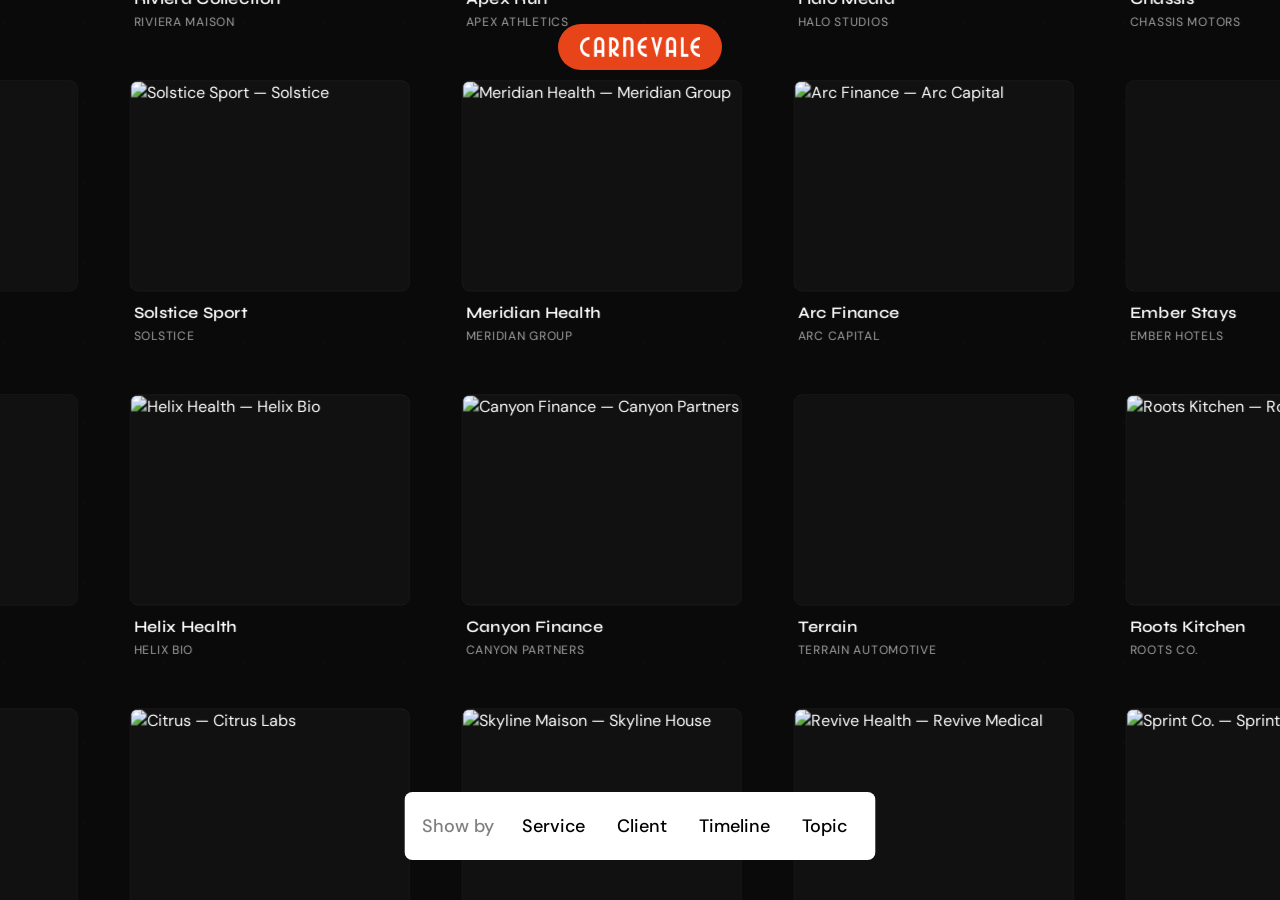
==== index.html @ 9f84e5b5 "Initial commit — Carnevale portfolio website Co-Authored-By: Claude Sonnet 4.6 <noreply@anthropic.co" ====
<!DOCTYPE html>
<html lang="en">
<head>
  <meta charset="UTF-8" />
  <meta name="viewport" content="width=device-width, initial-scale=1.0" />
  <meta name="description" content="Carnevale — Design &amp; Development Agency" />
  <title>Carnevale</title>
  <link rel="icon" type="image/png" href="favicon.png" />

  <!-- Set page state before first paint: theme + transition starting class -->
  <script>
    if (localStorage.getItem('theme') === 'light') {
      document.documentElement.dataset.theme = 'light';
    }
    if (localStorage.getItem('less-motion') === 'on') {
      document.documentElement.classList.add('is-less-motion');
    }
    document.documentElement.classList.add('is-entering');
  </script>

  <!-- Fonts -->
  <link rel="preconnect" href="https://fonts.googleapis.com" />
  <link rel="preconnect" href="https://fonts.gstatic.com" crossorigin />
  <link
    href="https://fonts.googleapis.com/css2?family=Syne:wght@400;600;700;800&family=DM+Sans:wght@300;400;500&display=swap"
    rel="stylesheet"
  />

  <!-- GSAP (CDN) -->
  <script src="https://cdnjs.cloudflare.com/ajax/libs/gsap/3.12.5/gsap.min.js"></script>

  <!-- Fuse.js fuzzy search (CDN) -->
  <script src="https://cdnjs.cloudflare.com/ajax/libs/fuse.js/7.0.0/fuse.min.js"></script>

  <!-- Styles -->
  <link rel="stylesheet" href="css/reset.css" />
  <link rel="stylesheet" href="css/tokens.css" />
  <link rel="stylesheet" href="css/layout.css" />
  <link rel="stylesheet" href="css/card.css" />
  <link rel="stylesheet" href="css/overlay.css" />
  <link rel="stylesheet" href="css/nav.css" />
  <link rel="stylesheet" href="css/filter-bar.css" />
</head>
<body>

  <!-- ════════════════════════════════════════════════════════════
       Viewport + Canvas
  ═════════════════════════════════════════════════════════════ -->
  <div id="viewport" class="viewport">
    <div id="canvas" class="canvas"></div>
  </div>

  <!-- ════════════════════════════════════════════════════════════
       Filter Bar (slides in at zoom threshold)
  ═════════════════════════════════════════════════════════════ -->
  <div id="filter-bar" role="toolbar" aria-label="Filter by industry"></div>

  <!-- ════════════════════════════════════════════════════════════
       Navigation — C Logo + Full-Screen Menu
  ═════════════════════════════════════════════════════════════ -->
  <!-- Intro wordmark — visible on load, transitions to C logo after 5s -->
  <div id="nav-logo-intro" aria-hidden="true">
    <img src="logo-white.png" alt="Carnevale" />
  </div>

  <button
    id="nav-logo"
    aria-label="Open navigation"
    aria-expanded="false"
  >
    <img src="favicon.png" alt="Carnevale" aria-hidden="true" />
    <svg class="nav-logo__close" viewBox="0 0 20 20" fill="none" stroke="currentColor" stroke-width="2" aria-hidden="true">
      <line x1="5" y1="5" x2="15" y2="15" stroke-linecap="round"/>
      <line x1="15" y1="5" x2="5" y2="15" stroke-linecap="round"/>
    </svg>
  </button>

  <nav id="nav-menu" aria-label="Site navigation">
    <div class="nav__prompt">
      <p class="nav__prompt-text">What would you like to build?</p>
      <div class="nav__prompt-input-row">
        <input
          type="text"
          id="nav-prompt-input"
          class="nav__prompt-input"
          autocomplete="off"
          spellcheck="false"
          aria-label="Search by industry"
          placeholder="Type an industry…"
        />
        <button id="nav-prompt-mic" type="button" class="nav__prompt-mic" aria-label="Voice input">
          <svg viewBox="0 0 20 20" fill="none" aria-hidden="true">
            <rect x="7" y="1" width="6" height="10" rx="3" stroke="currentColor" stroke-width="1.5"/>
            <path d="M4,10 Q10,16 16,10" stroke="currentColor" stroke-width="1.5" stroke-linecap="round"/>
            <line x1="10" y1="16" x2="10" y2="19" stroke="currentColor" stroke-width="1.5" stroke-linecap="round"/>
            <line x1="7" y1="19" x2="13" y2="19" stroke="currentColor" stroke-width="1.5" stroke-linecap="round"/>
          </svg>
        </button>
        <div id="nav-prompt-autocomplete" class="nav__prompt-autocomplete" role="listbox"></div>
      </div>
    </div>

    <ul class="nav__items">
      <li><a class="nav__item" href="#">Work</a></li>
      <li><a class="nav__item" href="#">Studio</a></li>
      <li><a class="nav__item" href="#">Services</a></li>
      <li><a class="nav__item" href="contact.html">Contact</a></li>
    </ul>

    <div class="nav__footer">
      <div class="nav__footer-links">
        <a class="nav__footer-link" href="#">Instagram</a>
        <a class="nav__footer-link" href="#">LinkedIn</a>
        <a class="nav__footer-link" href="#">&copy; 2024 Carnevale</a>
      </div>
      <div class="nav__footer-controls">
        <button class="theme-toggle" id="theme-toggle" aria-label="Toggle colour scheme">
          <span class="theme-toggle__track">
            <span class="theme-toggle__thumb"></span>
          </span>
          <span class="theme-toggle__label">Dark Mode</span>
        </button>
        <label class="less-motion-toggle" for="less-motion-checkbox">
          <input type="checkbox" id="less-motion-checkbox" class="less-motion-toggle__input" />
          <span class="less-motion-toggle__box"></span>
          <span class="less-motion-toggle__label">Less Motion</span>
        </label>
      </div>
    </div>
  </nav>

  <!-- ════════════════════════════════════════════════════════════
       Intro Overlay
  ═════════════════════════════════════════════════════════════ -->
  <div id="overlay-scrim" aria-hidden="true"></div>

  <div
    id="overlay"
    role="dialog"
    aria-modal="true"
    aria-labelledby="overlay-headline"
  >
    <p class="overlay__text" id="overlay-headline">
      What would you like to build?
    </p>

    <div class="overlay__input-row">
      <input
        type="text"
        id="overlay-input"
        class="overlay__input"
        autocomplete="off"
        spellcheck="false"
        aria-label="Search by industry"
        aria-autocomplete="list"
        aria-controls="overlay-autocomplete"
      />
      <div id="overlay-placeholder" class="overlay__placeholder" aria-hidden="true"></div>
      <div
        id="overlay-autocomplete"
        class="overlay__autocomplete"
        role="listbox"
        aria-label="Industry suggestions"
      ></div>
    </div>

    <button id="overlay-mic" type="button" aria-label="Voice input">
      <svg viewBox="0 0 20 20" fill="none" aria-hidden="true">
        <rect x="7" y="1" width="6" height="10" rx="3" stroke="currentColor" stroke-width="1.5"/>
        <path d="M4,10 Q10,16 16,10" stroke="currentColor" stroke-width="1.5" stroke-linecap="round"/>
        <line x1="10" y1="16" x2="10" y2="19" stroke="currentColor" stroke-width="1.5" stroke-linecap="round"/>
        <line x1="7" y1="19" x2="13" y2="19" stroke="currentColor" stroke-width="1.5" stroke-linecap="round"/>
      </svg>
    </button>

    <button class="overlay__dismiss" id="overlay-dismiss" type="button" aria-label="Close">
      <svg viewBox="0 0 20 20" fill="none" stroke="currentColor" stroke-width="2" aria-hidden="true">
        <line x1="5" y1="5" x2="15" y2="15" stroke-linecap="round"/>
        <line x1="15" y1="5" x2="5" y2="15" stroke-linecap="round"/>
      </svg>
    </button>
  </div>

  <!-- ════════════════════════════════════════════════════════════
       Module entry point
  ═════════════════════════════════════════════════════════════ -->
  <script type="module" src="js/main.js"></script>

</body>
</html>
---- css/tokens.css ----
:root {
  /* Colors */
  --c-bg:         #0a0a0a;
  --c-surface:    #111111;
  --c-border:     #1f1f1f;
  --c-text:       #ffffff;
  --c-text-muted: rgba(255, 255, 255, 0.62);
  --c-overlay-bg: rgba(10, 10, 10, 0.72);
  --c-accent:     #e8e0d0;

  /* Typography */
  --font-display: 'Syne', sans-serif;
  --font-body:    'DM Sans', sans-serif;

  --text-hero: clamp(2.5rem, 5vw, 4.5rem);
  --text-3xl:  3rem;
  --text-2xl:  2rem;
  --text-xl:   1.5rem;
  --text-lg:   1.25rem;
  --text-base: 1rem;
  --text-sm:   0.875rem;
  --text-xs:   0.75rem;

  /* Spacing */
  --space-1:  4px;
  --space-2:  8px;
  --space-3:  12px;
  --space-4:  16px;
  --space-6:  24px;
  --space-8:  32px;
  --space-12: 48px;
  --space-16: 64px;

  /* Easing */
  --ease-smooth: cubic-bezier(0.25, 0.46, 0.45, 0.94);
  --ease-out:    cubic-bezier(0.0, 0.0, 0.2, 1.0);
  --ease-spring: cubic-bezier(0.34, 1.56, 0.64, 1.0);

  /* Durations */
  --dur-fast: 180ms;
  --dur-base: 340ms;
  --dur-slow: 600ms;

  /* Canvas */
  --canvas-width:   8000px;
  --canvas-height:  7000px;
  --initial-scale:  1.0;
  --zoom-threshold: 0.9;

  /* Radii */
  --radius-sm: 4px;
  --radius-md: 8px;
  --radius-lg: 16px;
}

/* Page transition — class set by inline <script> before first paint.
   Keeps the page invisible until enterPage() in transition.js takes over. */
html.is-entering body {
  opacity: 0;
  filter: blur(18px);
}

@media (max-width: 768px) {
  :root {
    --initial-scale: 1.0;
  }
}

/* ── Light mode overrides ──────────────────────────────────────── */
[data-theme="light"] {
  --c-bg:         #f0ede8;
  --c-surface:    #e5e1db;
  --c-border:     #cac5bc;
  --c-text:       #000000;
  --c-text-muted: #6b6a68;
  --c-overlay-bg: rgba(240, 237, 232, 0.88);
  --c-accent:     #1a1a1a;
}
---- css/layout.css ----
html, body {
  width: 100%;
  height: 100%;
  overflow: hidden;
  background: var(--c-bg);
  color: var(--c-text);
  font-family: var(--font-body);
  font-size: var(--text-base);
}

/* Main viewport — fixed, clips canvas */
.viewport {
  position: fixed;
  inset: 0;
  overflow: hidden;
  cursor: grab;
  user-select: none;
  -webkit-user-select: none;
  touch-action: none;
}

.viewport.is-dragging {
  cursor: grabbing;
}

/* Canvas — absolute, sized and positioned by JS */
.canvas {
  position: absolute;
  transform-origin: 0 0;
  will-change: transform;
}

/* Service mode: hide dot grid (sub-pixel at zoom ~0.1) which was the expensive
   rasterisation source. Keep will-change:transform so drag stays GPU-composited. */
.canvas.mode-service::before {
  display: none;
}

/* Faint dot grid to hint the canvas */
.canvas::before {
  content: '';
  position: absolute;
  inset: 0;
  background-image: radial-gradient(circle, var(--c-border) 1px, transparent 1px);
  background-size: 80px 80px;
  opacity: 0.4;
  pointer-events: none;
}
---- css/card.css ----
/* Project card — positioned absolutely on the canvas */
.card {
  position: absolute;
  user-select: none;
  -webkit-user-select: none;
  cursor: pointer;
  padding: 10px;
}

.card__image {
  -webkit-user-drag: none;
  user-drag: none;
}

.card__image-wrap {
  position: relative;
  width: 100%;
  display: block;
  border-radius: var(--radius-md);
  overflow: hidden;
  background: var(--c-surface);
  border: 1px solid var(--c-border);
}

.card__image {
  width: 100%;
  height: auto;
  display: block;
  aspect-ratio: 4 / 3;
  object-fit: cover;
  background: var(--c-surface);
}

/* Video cards — same dimensions as img cards */
.card__image[autoplay],
video.card__image {
  width: 100%;
  height: auto;
  aspect-ratio: 4 / 3;
  object-fit: cover;
  display: block;
}

/* Label — sits below the card image */
.card__label {
  padding: var(--space-3) var(--space-1) 0;
}

.card__title {
  font-family: var(--font-display);
  font-size: 16px;
  font-weight: 600;
  color: var(--c-text);
  letter-spacing: 0.02em;
  line-height: 1.3;
  margin-bottom: var(--space-1);
}

.card__meta {
  font-family: var(--font-body);
  font-size: 12px;
  color: var(--c-text-muted);
  letter-spacing: 0.06em;
  text-transform: uppercase;
}


/* Year title card — inline card-sized slot in timeline view */
.canvas-year-card {
  position: absolute;
  display: flex;
  align-items: center;
  justify-content: center;
  background: #e8441a;
  border-radius: var(--radius-md);
  font-family: var(--font-display);
  font-size: 52px;
  font-weight: 700;
  color: #ffffff;
  letter-spacing: -0.02em;
  line-height: 1;
  pointer-events: none;
  user-select: none;
}

/* Section headers — absolutely positioned on canvas */
.canvas-header {
  position: absolute;
  pointer-events: none;
  user-select: none;
}

.canvas-header--year {
  font-family: var(--font-display);
  font-size: 52px;
  font-weight: 700;
  color: #000000;
  line-height: 1;
  letter-spacing: -0.02em;
}

.canvas-header--client {
  font-family: var(--font-display);
  font-size: 32px;
  font-weight: 600;
  color: rgba(255, 255, 255, 0.55);
  letter-spacing: -0.01em;
  line-height: 1;
}

[data-theme="light"] .canvas-header--client {
  color: rgba(0, 0, 0, 0.55);
}

/* Service hub node — plain text label centered on hub point */
.canvas-hub {
  position: absolute;
  pointer-events: none;
  user-select: none;
  font-family: var(--font-display);
  font-size: 22px;
  font-weight: 700;
  letter-spacing: 0.01em;
  line-height: 1;
  white-space: nowrap;
  color: var(--c-text);
  transform: translate(-50%, -50%);
}
---- css/overlay.css ----
/* Intro overlay — full-width bottom bar */
#overlay {
  position: fixed;
  bottom: 0;
  left: 0;
  right: 0;
  z-index: 300;
  background: #0A0A0A;
  padding: calc(var(--space-6) + 10px) var(--space-8) calc(var(--space-6) + 10px);

  /* Prompt + input on one line, X button at far right */
  display: flex;
  flex-wrap: wrap;
  align-items: center;
  justify-content: flex-start;
  gap: var(--space-3) 0.35em;

  /* Initial hidden state — GSAP will animate in */
  opacity: 0;
}

/* Gradient ribbon that fades the top edge into the page */
#overlay::before {
  content: '';
  position: absolute;
  bottom: 100%;
  left: 0;
  right: 0;
  height: 50px;
  background: linear-gradient(to bottom, transparent, #0A0A0A);
  pointer-events: none;
}

.overlay__text {
  font-family: var(--font-display);
  font-size: 28px;
  font-weight: 400;
  color: #f0ede8;
  line-height: 1.4;
  flex: 0 1 auto;
}

/* Input row */
.overlay__input-row {
  position: relative;
  flex: 1 1 260px;
}

.overlay__input {
  width: 100%;
  padding: 0;
  background: none;
  border: none;
  border-radius: 0;
  color: #f0ede8;
  font-family: var(--font-display);
  font-size: 28px;
  font-weight: 400;
  text-align: left;
}

.overlay__input::placeholder {
  color: rgba(240, 237, 232, 0.38);
}

/* Animated typewriter placeholder */
.overlay__placeholder {
  position: absolute;
  inset: 0;
  pointer-events: none;
  font-family: var(--font-display);
  font-size: 28px;
  font-weight: 400;
  color: rgba(240, 237, 232, 0.38);
  white-space: nowrap;
  overflow: hidden;
  display: flex;
  align-items: center;
}

.overlay__placeholder::after {
  content: '';
  display: inline-block;
  width: 2px;
  height: 0.85em;
  background: rgba(240, 237, 232, 0.38);
  margin-left: 2px;
  vertical-align: middle;
  animation: tw-cursor 0.7s step-start infinite;
}

@keyframes tw-cursor {
  50% { opacity: 0; }
}

/* Autocomplete dropdown — opens upward since bar is at the bottom */
.overlay__autocomplete {
  position: absolute;
  bottom: calc(100% + var(--space-1));
  top: auto;
  left: 0;
  right: 0;
  background: #ffffff;
  border: 1px solid rgba(0, 0, 0, 0.12);
  border-radius: var(--radius-md);
  overflow: hidden;
  z-index: 10;
  display: none;
  box-shadow: 0 4px 16px rgba(0, 0, 0, 0.1);
}

.overlay__autocomplete.is-open {
  display: block;
}

.overlay__suggestion {
  width: 100%;
  text-align: left;
  padding: var(--space-3) var(--space-4);
  font-family: var(--font-display);
  font-size: 24px;
  font-weight: 400;
  color: #0a0a0a;
  cursor: pointer;
  transition: background var(--dur-fast) var(--ease-smooth);
}

.overlay__suggestion:hover,
.overlay__suggestion.is-active {
  background: rgba(0, 0, 0, 0.05);
}

.overlay__suggestion mark {
  background: none;
  color: #0a0a0a;
  font-weight: 600;
}

/* ── Mic button ────────────────────────────────────────────── */
#overlay-mic {
  flex: 0 0 auto;
  position: relative; /* anchor for pulse ring */
  display: flex;
  align-items: center;
  justify-content: center;
  width: 36px;
  height: 36px;
  border: none;
  background: none;
  border-radius: 50%;
  color: rgba(240, 237, 232, 0.4);
  cursor: pointer;
  transition:
    color       var(--dur-fast) var(--ease-smooth),
    background  var(--dur-fast) var(--ease-smooth);
}

#overlay-mic:hover {
  color: #f0ede8;
  background: rgba(240, 237, 232, 0.08);
}

#overlay-mic svg {
  width: 18px;
  height: 18px;
  flex-shrink: 0;
}

/* Speaking: brighten slightly */
#overlay-mic.is-speaking {
  color: rgba(240, 237, 232, 0.7);
}

/* Listening: full brightness + pulsing ring */
#overlay-mic.is-listening {
  color: #f0ede8;
  background: rgba(240, 237, 232, 0.1);
}

#overlay-mic.is-listening::before {
  content: '';
  position: absolute;
  inset: -5px;
  border-radius: 50%;
  border: 1.5px solid rgba(240, 237, 232, 0.55);
  animation: mic-pulse 1.15s ease-out infinite;
}

@keyframes mic-pulse {
  0%   { transform: scale(1);   opacity: 1; }
  100% { transform: scale(1.75); opacity: 0; }
}

/* Light mode */
[data-theme="light"] #overlay-mic {
  color: rgba(0, 0, 0, 0.4);
}

[data-theme="light"] #overlay-mic:hover {
  color: #0a0a0a;
  background: rgba(0, 0, 0, 0.06);
}

[data-theme="light"] #overlay-mic.is-speaking {
  color: rgba(0, 0, 0, 0.7);
}

[data-theme="light"] #overlay-mic.is-listening {
  color: #0a0a0a;
  background: rgba(0, 0, 0, 0.07);
}

[data-theme="light"] #overlay-mic.is-listening::before {
  border-color: rgba(0, 0, 0, 0.45);
}

/* X close button — pushed to far right */
.overlay__dismiss {
  flex: 0 0 auto;
  margin-left: auto;
  display: flex;
  align-items: center;
  justify-content: center;
  width: 36px;
  height: 36px;
  border: none;
  background: none;
  border-radius: 50%;
  color: rgba(240, 237, 232, 0.4);
  cursor: pointer;
  transition:
    color var(--dur-fast) var(--ease-smooth),
    background var(--dur-fast) var(--ease-smooth);
}

.overlay__dismiss:hover {
  color: #f0ede8;
  background: rgba(240, 237, 232, 0.08);
}

/* ── Light mode overrides ─────────────────────────────────── */
[data-theme="light"] #overlay {
  background: #F2EDE9;
}

[data-theme="light"] #overlay::before {
  background: linear-gradient(to bottom, transparent, #F2EDE9);
}

[data-theme="light"] .overlay__text {
  color: #0a0a0a;
}

[data-theme="light"] .overlay__input {
  color: #0a0a0a;
}

[data-theme="light"] .overlay__input::placeholder {
  color: rgba(0, 0, 0, 0.38);
}

[data-theme="light"] .overlay__placeholder {
  color: rgba(0, 0, 0, 0.38);
}

[data-theme="light"] .overlay__placeholder::after {
  background: rgba(0, 0, 0, 0.38);
}

[data-theme="light"] .overlay__dismiss {
  color: rgba(0, 0, 0, 0.4);
}

[data-theme="light"] .overlay__dismiss:hover {
  color: #0a0a0a;
  background: rgba(0, 0, 0, 0.06);
}

.overlay__dismiss svg {
  width: 20px;
  height: 20px;
  flex-shrink: 0;
}

/* Scrim — hidden; overlay is now a self-contained card */
#overlay-scrim {
  display: none;
}
---- css/nav.css ----
/* Intro wordmark pill — shown on load, fades out after 5s */
#nav-logo-intro {
  position: fixed;
  top: var(--space-6);
  left: 50%;
  transform: translateX(-50%);
  z-index: 401;
  background: #e8441a;
  border-radius: 999px;
  padding: 13px 22px;
  display: flex;
  align-items: center;
  cursor: pointer;
}

#nav-logo-intro img {
  height: 20px;
  width: auto;
  display: block;
}

/* C Logo button — top center */
#nav-logo {
  position: fixed;
  top: var(--space-6);
  left: 50%;
  transform: translateX(-50%);
  z-index: 400;
  width: 48px;
  height: 48px;
  padding: 0;
  border: none;
  border-radius: 50%;
  overflow: hidden;
  background: none;
  cursor: pointer;
  /* Hidden until intro fades out */
  opacity: 0;
  transition:
    background var(--dur-base) var(--ease-smooth),
    opacity var(--dur-base) var(--ease-smooth);
}

#nav-logo:hover {
  opacity: 0.85;
}

#nav-logo img {
  width: 100%;
  height: 100%;
  object-fit: cover;
  display: block;
  transition: opacity var(--dur-base) var(--ease-smooth);
}

/* X icon — hidden by default, absolutely fills the button */
.nav-logo__close {
  position: absolute;
  inset: 0;
  width: 100%;
  height: 100%;
  padding: 13px;
  color: #ffffff;
  opacity: 0;
  transition: opacity var(--dur-base) var(--ease-smooth);
}

/* Open state — red circle + white X */
#nav-logo[aria-expanded="true"] {
  background: #d93025;
}

#nav-logo[aria-expanded="true"] img {
  opacity: 0;
}

#nav-logo[aria-expanded="true"] .nav-logo__close {
  opacity: 1;
}

/* Full-screen nav menu */
#nav-menu {
  position: fixed;
  inset: 0;
  z-index: 350;
  display: flex;
  flex-direction: column;
  justify-content: center;
  align-items: center;
  padding: var(--space-16) var(--space-12);
  background: var(--c-bg);
  clip-path: inset(0 0 100% 0);
  pointer-events: none;
}

#nav-menu.is-open {
  pointer-events: auto;
}

.nav__items {
  display: flex;
  flex-direction: column;
  align-items: center;
  gap: var(--space-4);
  margin-bottom: var(--space-16);
}

.nav__item {
  font-family: var(--font-display);
  font-size: clamp(2rem, 4vw, 3.6rem);
  font-weight: 700;
  color: var(--c-text);
  letter-spacing: -0.02em;
  line-height: 1.1;
  cursor: pointer;
  opacity: 0;
  transform: translateY(20px);
  transition: color var(--dur-fast) var(--ease-smooth);
}

.nav__item:hover {
  color: var(--c-text-muted);
}

.nav__footer {
  display: flex;
  flex-direction: column;
  align-items: center;
  gap: var(--space-4);
  opacity: 0;
}

.nav__footer-links {
  display: flex;
  align-items: center;
  gap: var(--space-6);
}

.nav__footer-controls {
  display: flex;
  align-items: center;
  gap: var(--space-6);
}

.nav__footer-link {
  font-family: var(--font-body);
  font-size: var(--text-sm);
  color: var(--c-text-muted);
  letter-spacing: 0.08em;
  text-transform: uppercase;
  transition: color var(--dur-fast) var(--ease-smooth);
}

.nav__footer-link:hover {
  color: var(--c-text);
}

/* Theme toggle pill */
.theme-toggle {
  display: inline-flex;
  align-items: center;
  gap: var(--space-3);
  background: none;
  border: none;
  padding: 0;
  cursor: pointer;
  color: var(--c-text-muted);
  font-family: var(--font-body);
  font-size: var(--text-sm);
  letter-spacing: 0.08em;
  text-transform: uppercase;
  transition: color var(--dur-fast) var(--ease-smooth);
}

.theme-toggle:hover {
  color: var(--c-text);
}

.theme-toggle__track {
  position: relative;
  width: 36px;
  height: 20px;
  border-radius: 999px;
  border: 1px solid currentColor;
  flex-shrink: 0;
}

.theme-toggle__thumb {
  position: absolute;
  top: 2px;
  left: 2px;
  width: 14px;
  height: 14px;
  border-radius: 50%;
  background: currentColor;
  transition: transform var(--dur-base) var(--ease-smooth);
}

[data-theme="light"] .theme-toggle__thumb {
  transform: translateX(16px);
}

/* ── Less Motion checkbox ────────────────────────────────────────── */
.less-motion-toggle {
  display: inline-flex;
  align-items: center;
  gap: var(--space-3);
  cursor: pointer;
  color: var(--c-text-muted);
  font-family: var(--font-body);
  font-size: var(--text-sm);
  letter-spacing: 0.08em;
  text-transform: uppercase;
  transition: color var(--dur-fast) var(--ease-smooth);
}

.less-motion-toggle:hover {
  color: var(--c-text);
}

.less-motion-toggle__input {
  position: absolute;
  opacity: 0;
  width: 0;
  height: 0;
}

.less-motion-toggle__box {
  position: relative;
  width: 18px;
  height: 18px;
  border-radius: 3px;
  border: 1px solid currentColor;
  flex-shrink: 0;
  transition:
    background var(--dur-base) var(--ease-smooth),
    border-color var(--dur-base) var(--ease-smooth);
}

/* Checkmark via pseudo-element */
.less-motion-toggle__box::after {
  content: '';
  position: absolute;
  top: 2px;
  left: 5px;
  width: 5px;
  height: 9px;
  border-right: 1.5px solid var(--c-bg);
  border-bottom: 1.5px solid var(--c-bg);
  transform: rotate(45deg);
  opacity: 0;
  transition: opacity var(--dur-base) var(--ease-smooth);
}

.less-motion-toggle__input:checked ~ .less-motion-toggle__box {
  background: currentColor;
}

.less-motion-toggle__input:checked ~ .less-motion-toggle__box::after {
  opacity: 1;
}

.less-motion-toggle__label {
  user-select: none;
}

/* ── Nav prompt ──────────────────────────────────────────────────── */
.nav__prompt {
  display: flex;
  flex-direction: column;
  align-items: center;
  gap: var(--space-3);
  width: min(480px, 100%);
  margin-bottom: 30px;
  opacity: 0; /* GSAP animates this in */
}

.nav__prompt-text {
  font-family: var(--font-display);
  font-size: clamp(1.1rem, 2.2vw, 1.45rem);
  font-weight: 400;
  color: var(--c-text-muted);
  text-align: center;
  line-height: 1.4;
}

.nav__prompt-input-row {
  position: relative;
  display: flex;
  flex-direction: column;
  align-items: center;
  gap: var(--space-3);
  width: 100%;
}

.nav__prompt-input {
  background: none;
  border: none;
  color: var(--c-text);
  font-family: var(--font-display);
  font-size: clamp(1.1rem, 2.2vw, 1.45rem);
  font-weight: 400;
  text-align: center;
  padding: var(--space-2) 0;
  outline: none;
}

.nav__prompt-input::placeholder {
  color: var(--c-text-muted);
  opacity: 0.6;
}

.nav__prompt-input:focus {
  outline: none;
}

.nav__prompt-mic {
  display: flex;
  align-items: center;
  justify-content: center;
  width: 34px;
  height: 34px;
  border: none;
  background: none;
  border-radius: 50%;
  color: var(--c-text-muted);
  cursor: pointer;
  transition:
    color var(--dur-fast) var(--ease-smooth),
    background var(--dur-fast) var(--ease-smooth);
}

.nav__prompt-mic:hover {
  color: var(--c-text);
  background: rgba(255, 255, 255, 0.06);
}

[data-theme="light"] .nav__prompt-mic:hover {
  background: rgba(0, 0, 0, 0.05);
}

.nav__prompt-mic.is-speaking {
  color: var(--c-text);
  opacity: 0.7;
}

.nav__prompt-mic.is-listening {
  color: var(--c-text);
  background: rgba(255, 255, 255, 0.08);
}

[data-theme="light"] .nav__prompt-mic.is-listening {
  background: rgba(0, 0, 0, 0.06);
}

.nav__prompt-mic svg {
  width: 17px;
  height: 17px;
  flex-shrink: 0;
}

.nav__prompt-autocomplete {
  position: absolute;
  bottom: calc(100% + var(--space-2));
  left: 0;
  right: 38px; /* clear the mic button */
  background: var(--c-surface);
  border: 1px solid var(--c-border);
  border-radius: var(--radius-md);
  overflow: hidden;
  z-index: 10;
  display: none;
  box-shadow: 0 4px 24px rgba(0, 0, 0, 0.3);
}

.nav__prompt-autocomplete.is-open {
  display: block;
}

.nav__prompt-suggestion {
  width: 100%;
  text-align: center;
  padding: var(--space-3) var(--space-4);
  font-family: var(--font-display);
  font-size: 1.1rem;
  font-weight: 400;
  color: var(--c-text);
  cursor: pointer;
  transition: background var(--dur-fast) var(--ease-smooth);
}

.nav__prompt-suggestion:hover,
.nav__prompt-suggestion.is-active {
  background: rgba(255, 255, 255, 0.07);
}

[data-theme="light"] .nav__prompt-suggestion:hover,
[data-theme="light"] .nav__prompt-suggestion.is-active {
  background: rgba(0, 0, 0, 0.05);
}

.nav__prompt-suggestion mark {
  background: none;
  color: var(--c-text);
  font-weight: 600;
}
---- css/filter-bar.css ----
/* Filter / sort bar — anchored to bottom of viewport */
/* Dark mode: black text on white background */
#filter-bar {
  position: fixed;
  bottom: 40px;
  left: 50%;
  translate: -50% 0;
  z-index: 100;
  display: flex;
  align-items: center;
  gap: var(--space-2);
  padding: var(--space-3) var(--space-4);
  background: #ffffff;
  border: 1px solid rgba(255, 255, 255, 0.15);
  border-radius: var(--radius-md);

  /* Hidden initially — GSAP animates in */
  opacity: 0;
  pointer-events: none;
}

#filter-bar.is-visible {
  pointer-events: auto;
}

.filter-bar__label {
  font-family: var(--font-body);
  font-size: 18px;
  font-weight: 500;
  color: rgba(0, 0, 0, 0.5);
  margin-right: var(--space-2);
  white-space: nowrap;
}

/* Filter pills */
.filter-pill {
  display: inline-flex;
  align-items: center;
  min-height: 42px;
  padding: var(--space-1) var(--space-3);
  border-radius: 999px;
  border: none;
  background: transparent;
  font-family: var(--font-body);
  font-size: 18px;
  font-weight: 500;
  color: #000000;
  cursor: pointer;
  white-space: nowrap;
  transition:
    color var(--dur-fast) var(--ease-smooth),
    border-color var(--dur-fast) var(--ease-smooth),
    background var(--dur-fast) var(--ease-smooth);
}

.filter-pill:hover {
  border-color: rgba(0, 0, 0, 0.4);
}

.filter-pill[aria-pressed="true"] {
  color: #ffffff;
  background: #000000;
  border: 1px solid #000000;
}

/* Light mode: white text on black background */
[data-theme="light"] #filter-bar {
  background: #000000;
  border-color: rgba(0, 0, 0, 0.15);
}

[data-theme="light"] .filter-bar__label {
  color: rgba(255, 255, 255, 0.5);
}

[data-theme="light"] .filter-pill {
  color: #ffffff;
}

[data-theme="light"] .filter-pill:hover {
  border-color: rgba(255, 255, 255, 0.6);
}

[data-theme="light"] .filter-pill[aria-pressed="true"] {
  color: #000000;
  background: #ffffff;
  border-color: #ffffff;
}

/* ── Alphabet quick-scroll ───────────────────────────────────── */
.alpha-scroll {
  position: fixed;
  right: 6px;
  top: 50%;
  transform: translateY(-50%);
  display: flex;
  flex-direction: column;
  align-items: center;
  z-index: 200;
  padding: 6px 0;
  touch-action: none;
  user-select: none;
  -webkit-user-select: none;
}

.alpha-scroll__letter {
  font-family: var(--font-display);
  font-size: 9px;
  font-weight: 700;
  line-height: 1;
  width: 20px;
  height: 16px;
  display: flex;
  align-items: center;
  justify-content: center;
  border-radius: 4px;
  color: var(--c-text);
  opacity: 0.2;
  cursor: pointer;
  transition: opacity 0.08s, background 0.08s, color 0.08s;
}

.alpha-scroll__letter.is-available {
  opacity: 0.55;
}

.alpha-scroll__letter.is-active {
  background: #e8441a;
  color: #ffffff;
  opacity: 1;
  transform: scale(1.15);
}

/* Scrollable pill row on small screens */
@media (max-width: 768px) {
  #filter-bar {
    left: var(--space-4);
    right: var(--space-4);
    transform: none;
    overflow-x: auto;
    -webkit-overflow-scrolling: touch;
    scrollbar-width: none;
  }

  #filter-bar::-webkit-scrollbar {
    display: none;
  }
}
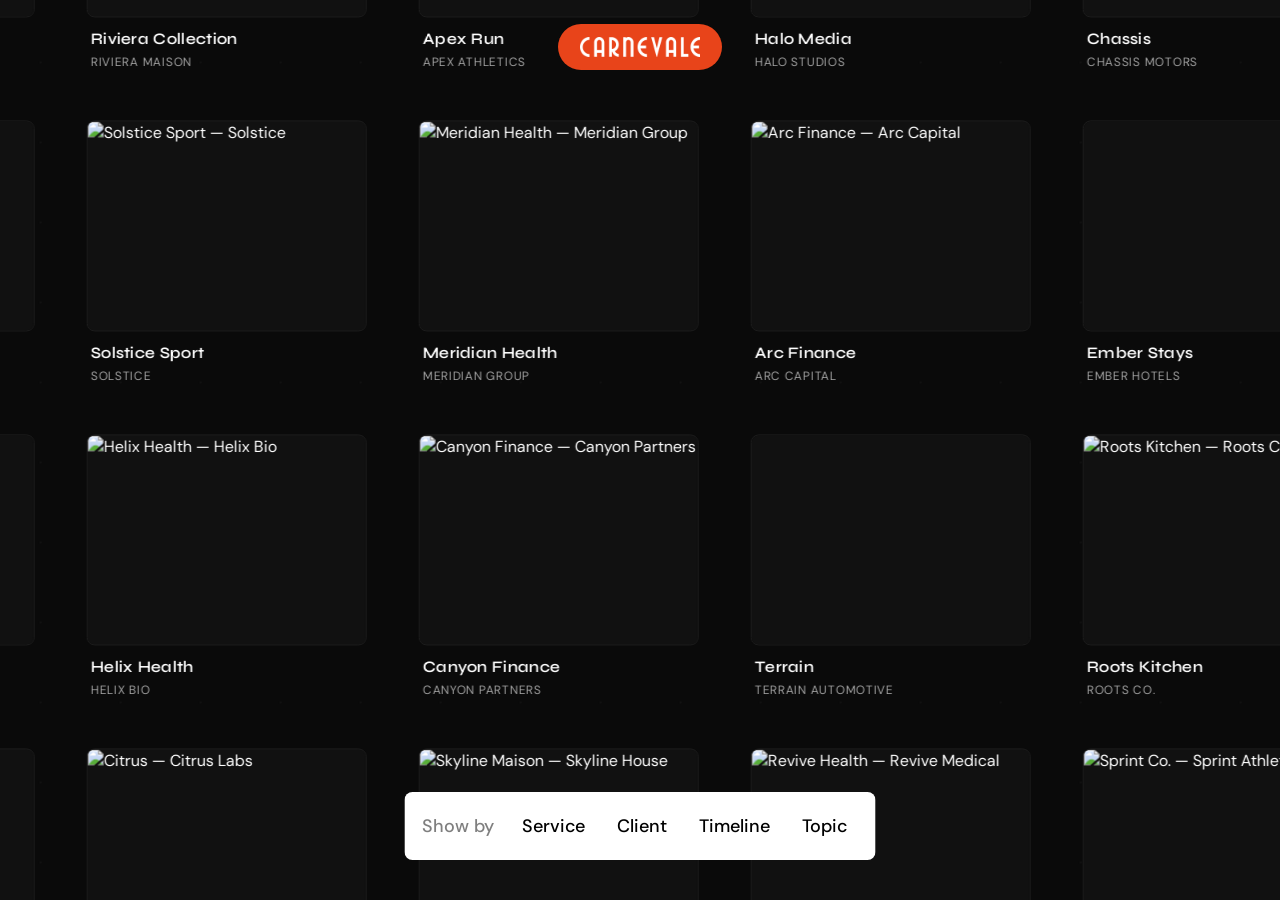
==== commit cdb86c20: "Add custom cursor, services/FAQ pages, and nav/transition improvements - Custom 24px orange-red circ" ====
--- a/index.html
+++ b/index.html
@@ -34,6 +34,7 @@
 
   <!-- Styles -->
   <link rel="stylesheet" href="css/reset.css" />
+  <link rel="stylesheet" href="css/cursor.css" />
   <link rel="stylesheet" href="css/tokens.css" />
   <link rel="stylesheet" href="css/layout.css" />
   <link rel="stylesheet" href="css/card.css" />
@@ -77,27 +78,7 @@
 
   <nav id="nav-menu" aria-label="Site navigation">
     <div class="nav__prompt">
-      <p class="nav__prompt-text">What would you like to build?</p>
-      <div class="nav__prompt-input-row">
-        <input
-          type="text"
-          id="nav-prompt-input"
-          class="nav__prompt-input"
-          autocomplete="off"
-          spellcheck="false"
-          aria-label="Search by industry"
-          placeholder="Type an industry…"
-        />
-        <button id="nav-prompt-mic" type="button" class="nav__prompt-mic" aria-label="Voice input">
-          <svg viewBox="0 0 20 20" fill="none" aria-hidden="true">
-            <rect x="7" y="1" width="6" height="10" rx="3" stroke="currentColor" stroke-width="1.5"/>
-            <path d="M4,10 Q10,16 16,10" stroke="currentColor" stroke-width="1.5" stroke-linecap="round"/>
-            <line x1="10" y1="16" x2="10" y2="19" stroke="currentColor" stroke-width="1.5" stroke-linecap="round"/>
-            <line x1="7" y1="19" x2="13" y2="19" stroke="currentColor" stroke-width="1.5" stroke-linecap="round"/>
-          </svg>
-        </button>
-        <div id="nav-prompt-autocomplete" class="nav__prompt-autocomplete" role="listbox"></div>
-      </div>
+      <a class="nav__prompt-text" href="services.html" data-transition>What can we make real for you?</a>
     </div>
 
     <ul class="nav__items">
@@ -141,7 +122,7 @@
     aria-labelledby="overlay-headline"
   >
     <p class="overlay__text" id="overlay-headline">
-      What would you like to build?
+      What can we make real for you?
     </p>
 
     <div class="overlay__input-row">
@@ -164,16 +145,7 @@
       ></div>
     </div>
 
-    <button id="overlay-mic" type="button" aria-label="Voice input">
-      <svg viewBox="0 0 20 20" fill="none" aria-hidden="true">
-        <rect x="7" y="1" width="6" height="10" rx="3" stroke="currentColor" stroke-width="1.5"/>
-        <path d="M4,10 Q10,16 16,10" stroke="currentColor" stroke-width="1.5" stroke-linecap="round"/>
-        <line x1="10" y1="16" x2="10" y2="19" stroke="currentColor" stroke-width="1.5" stroke-linecap="round"/>
-        <line x1="7" y1="19" x2="13" y2="19" stroke="currentColor" stroke-width="1.5" stroke-linecap="round"/>
-      </svg>
-    </button>
-
-    <button class="overlay__dismiss" id="overlay-dismiss" type="button" aria-label="Close">
+<button class="overlay__dismiss" id="overlay-dismiss" type="button" aria-label="Close">
       <svg viewBox="0 0 20 20" fill="none" stroke="currentColor" stroke-width="2" aria-hidden="true">
         <line x1="5" y1="5" x2="15" y2="15" stroke-linecap="round"/>
         <line x1="15" y1="5" x2="5" y2="15" stroke-linecap="round"/>
--- a/css/cursor.css
+++ b/css/cursor.css
@@ -0,0 +1,26 @@
+/* ── Hide default cursor globally when custom cursor is active ─── */
+.custom-cursor,
+.custom-cursor * {
+  cursor: none !important;
+}
+
+/* ── Custom cursor dot ──────────────────────────────────────────── */
+#cursor {
+  position: fixed;
+  top: 0;
+  left: 0;
+  width: 24px;
+  height: 24px;
+  margin: -12px 0 0 -12px; /* centre the dot on the pointer position */
+  border-radius: 50%;
+  border: 2px solid #e8441a;
+  background: transparent;
+  pointer-events: none;
+  z-index: 10000;
+  transition: background 80ms ease, opacity 120ms ease;
+  will-change: left, top;
+}
+
+#cursor.is-active {
+  background: #e8441a;
+}
--- a/css/overlay.css
+++ b/css/overlay.css
@@ -17,6 +17,9 @@
 
   /* Initial hidden state — GSAP will animate in */
   opacity: 0;
+
+  cursor: pointer;
+  user-select: none;
 }
 
 /* Gradient ribbon that fades the top edge into the page */
@@ -44,6 +47,7 @@
 .overlay__input-row {
   position: relative;
   flex: 1 1 260px;
+  pointer-events: none;
 }
 
 .overlay__input {
--- a/css/nav.css
+++ b/css/nav.css
@@ -282,6 +282,11 @@
   color: var(--c-text-muted);
   text-align: center;
   line-height: 1.4;
+  transition: color var(--dur-fast) var(--ease-smooth);
+}
+
+.nav__prompt-text:hover {
+  color: var(--c-text);
 }
 
 .nav__prompt-input-row {
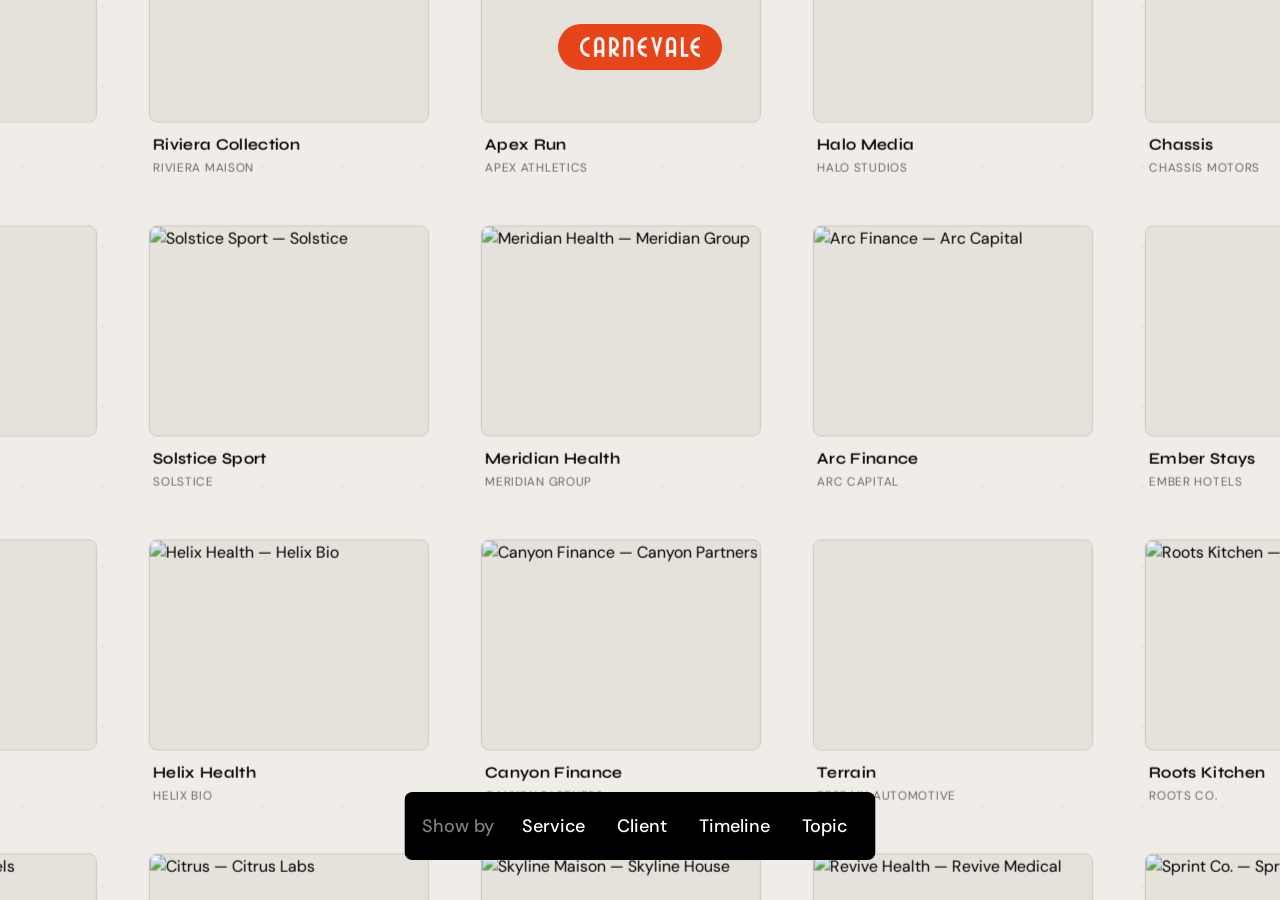
==== commit eaa045c0: "Default to light mode; dark only when explicitly stored Co-Authored-By: Claude Sonnet 4.6 <noreply@a" ====
--- a/index.html
+++ b/index.html
@@ -9,7 +9,7 @@
 
   <!-- Set page state before first paint: theme + transition starting class -->
   <script>
-    if (localStorage.getItem('theme') === 'light') {
+    if (localStorage.getItem('theme') !== 'dark') {
       document.documentElement.dataset.theme = 'light';
     }
     if (localStorage.getItem('less-motion') === 'on') {
